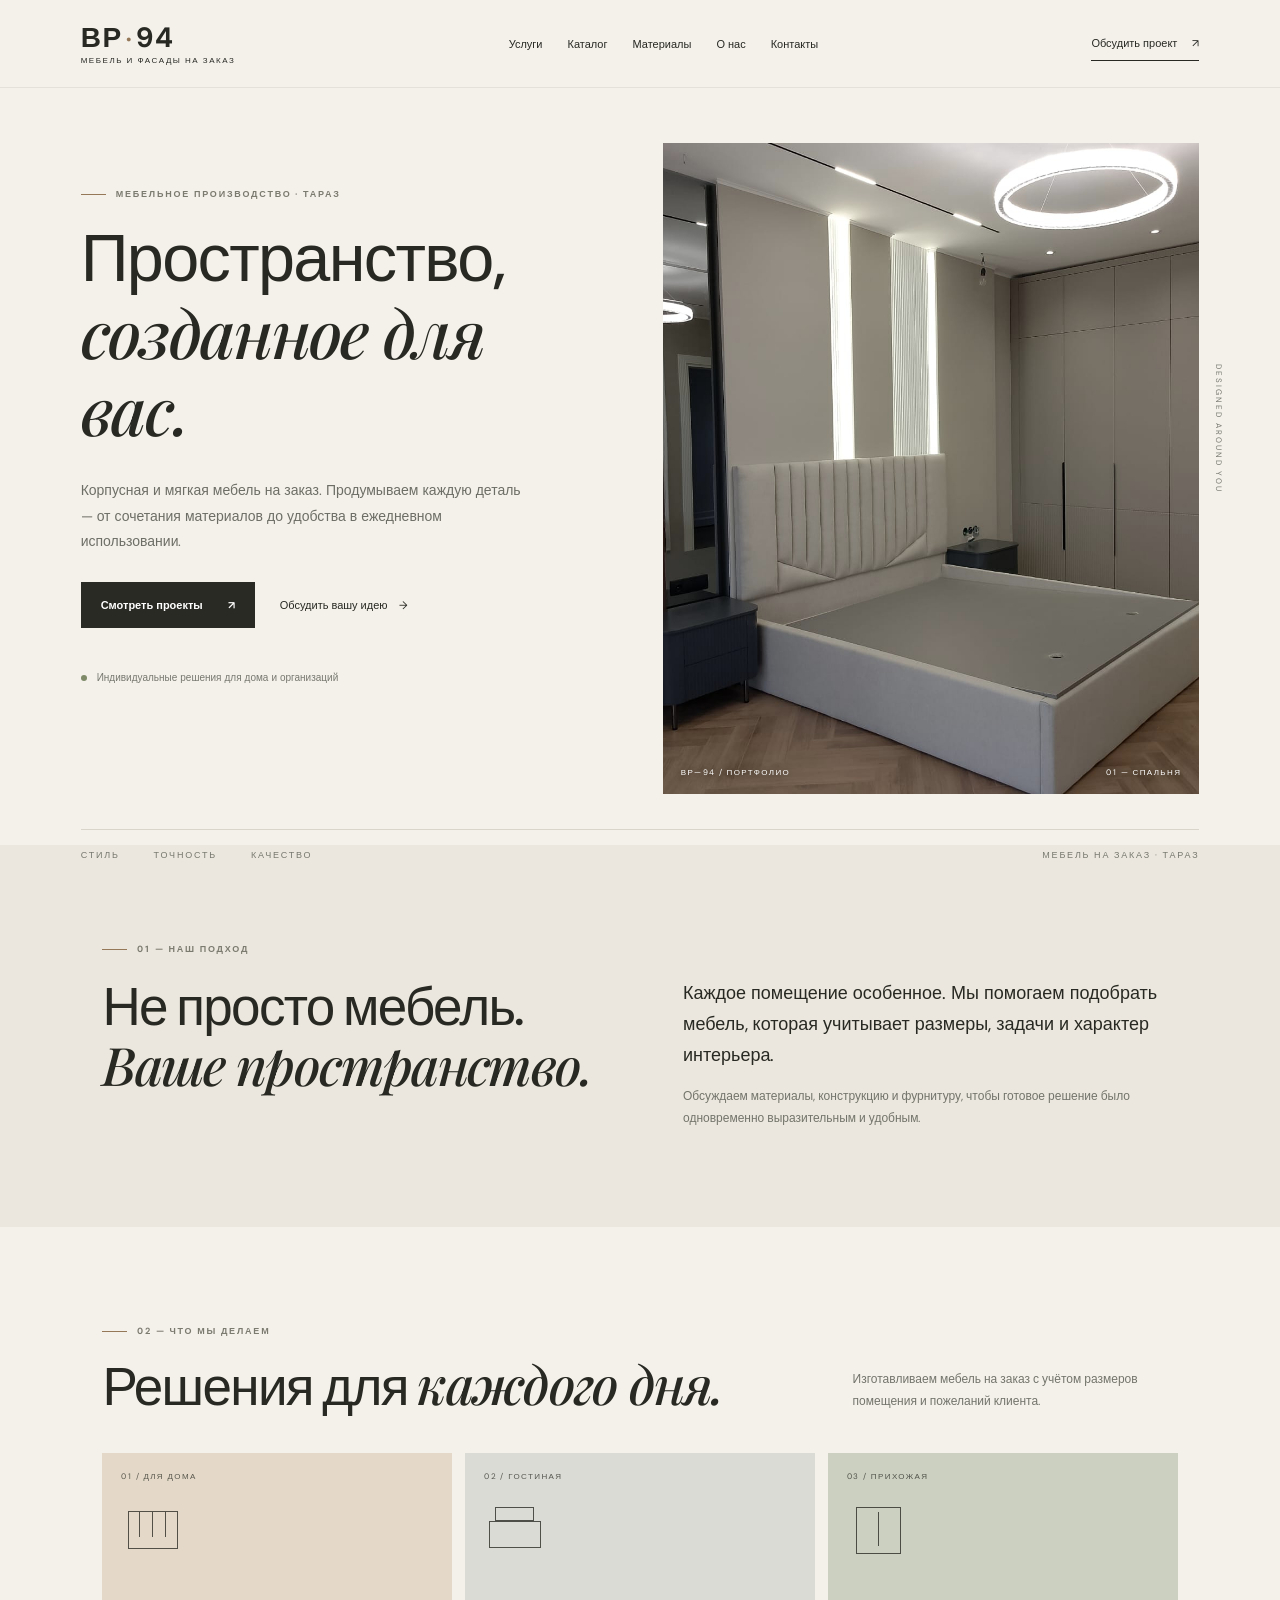
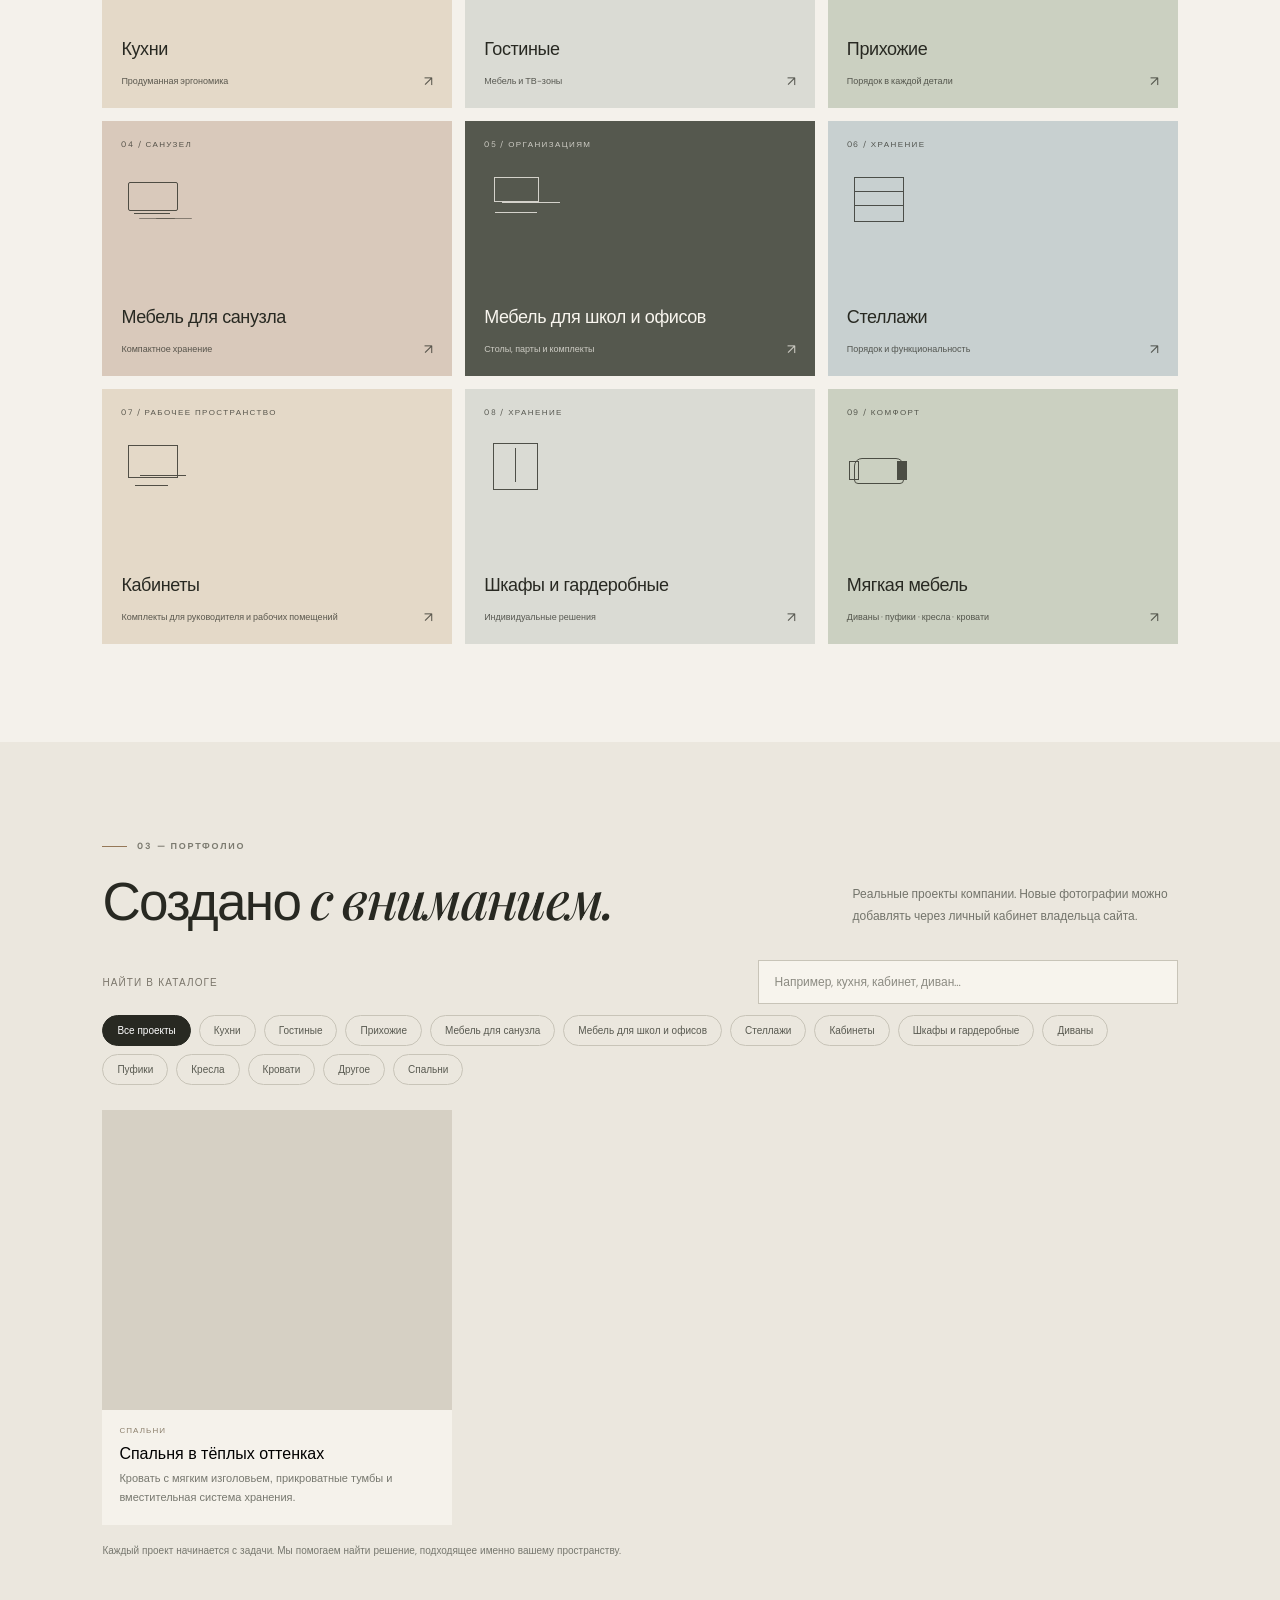
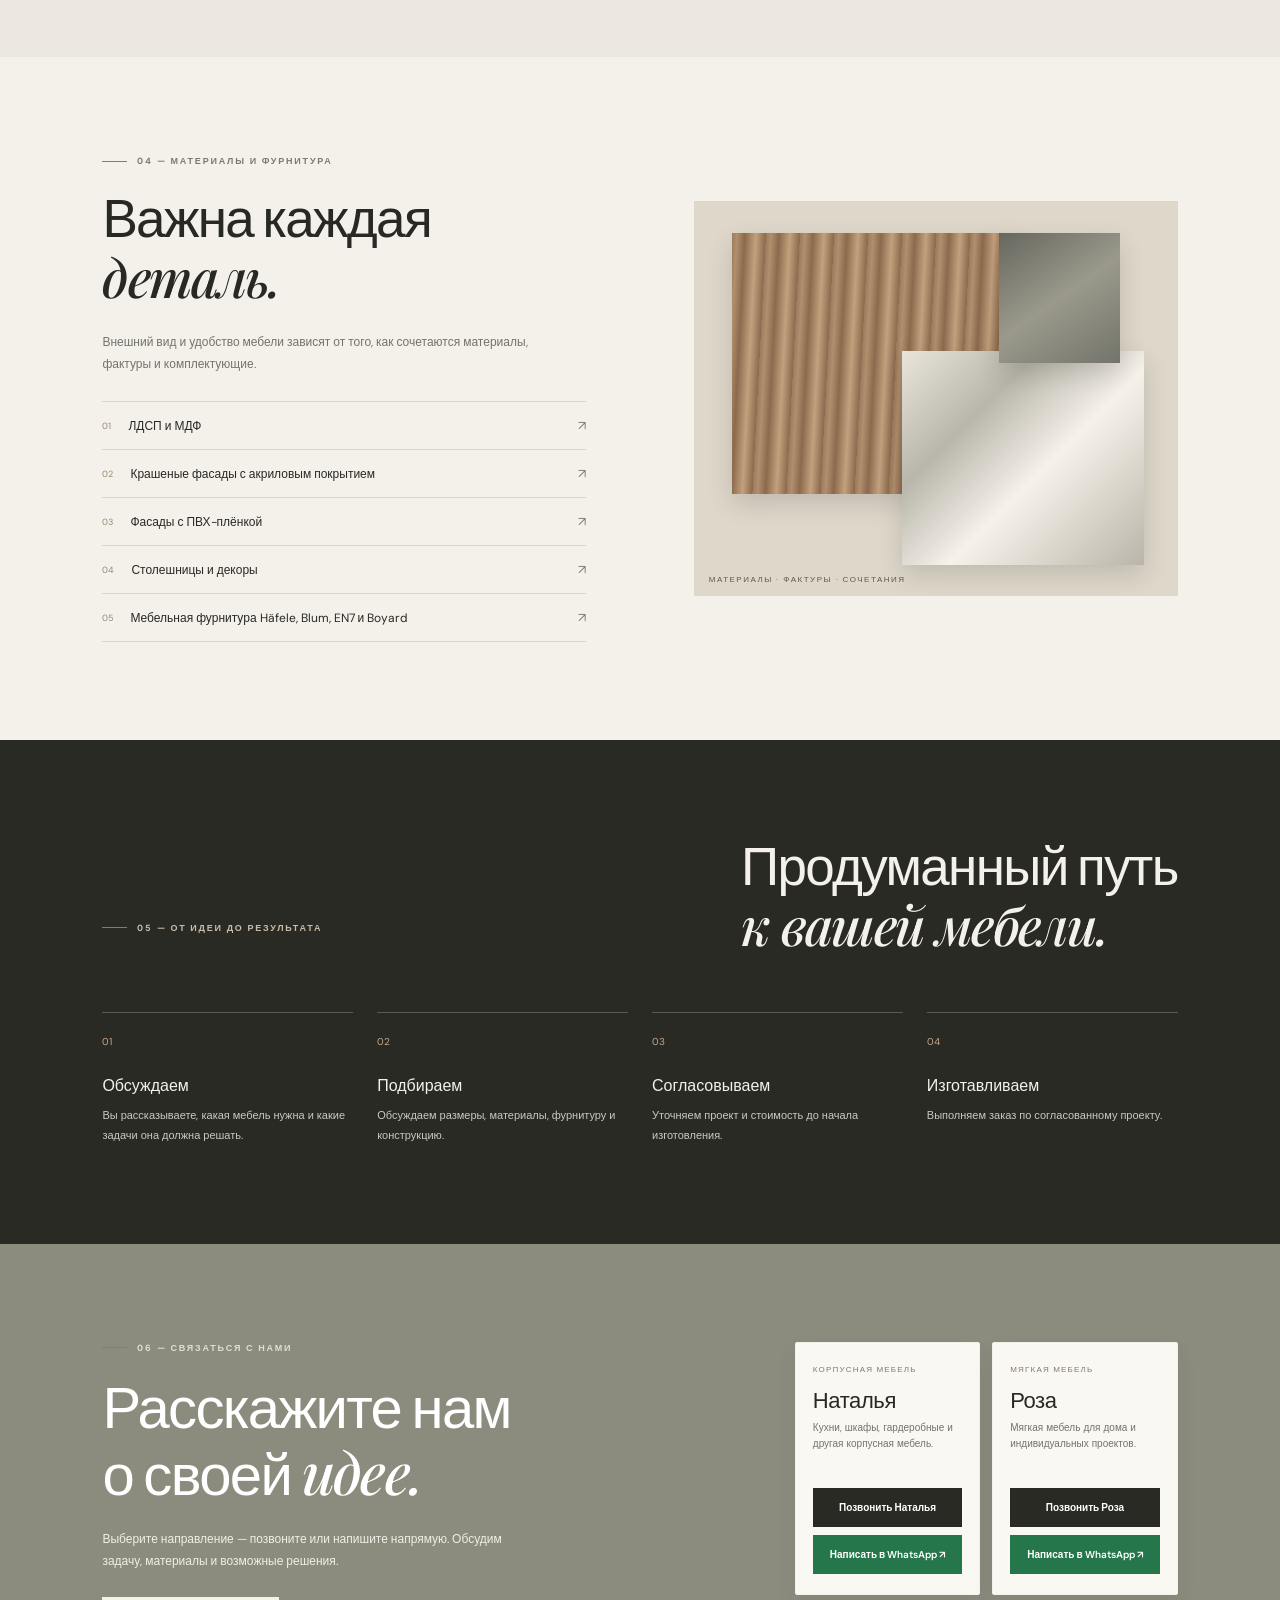
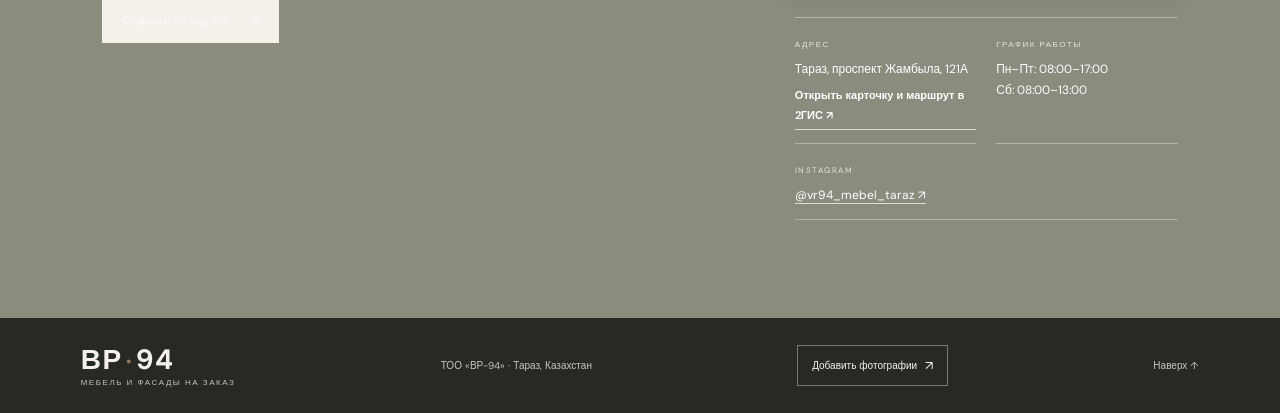
==== site/index.html @ e36b1af9 "Add files via upload" ====
<!doctype html>
<html lang="ru">
<head>
<meta charset="utf-8"><meta name="viewport" content="width=device-width, initial-scale=1">
<meta name="theme-color" content="#f4f1eb">
<meta name="description" content="ТОО ВР-94 — корпусная и мягкая мебель на заказ в Таразе. Фасады с акриловым покрытием и ПВХ-плёнкой, фурнитура Häfele, Blum, EN7 и Boyard.">
<title>ВР-94 — мебель и фасады на заказ в Таразе</title>
<link rel="preconnect" href="https://fonts.googleapis.com"><link rel="preconnect" href="https://fonts.gstatic.com" crossorigin>
<link href="https://fonts.googleapis.com/css2?family=DM+Sans:wght@400;500;600;700&family=Playfair+Display:ital,wght@0,500;0,600;1,500;1,600&display=swap" rel="stylesheet">
<link rel="stylesheet" href="styles.css"><script src="script.js" defer></script>
</head>
<body>
<header class="site-header">
 <a class="brand" href="#home" aria-label="ВР-94 — на главную"><span class="brand-symbol">ВР<span>·</span>94</span><span class="brand-caption">МЕБЕЛЬ И ФАСАДЫ НА ЗАКАЗ</span></a>
 <button class="menu-toggle" type="button" aria-label="Открыть меню" aria-expanded="false">☰</button>
 <nav class="main-nav" aria-label="Основная навигация"><a href="#services">Услуги</a><a href="#portfolio">Каталог</a><a href="#materials">Материалы</a><a href="#about">О нас</a><a href="#contacts">Контакты</a></nav>
 <a class="header-link" href="#contacts">Обсудить проект <span>↗</span></a>
</header>
<main>
<section class="hero" id="home">
 <div class="hero-copy"><p class="eyebrow"><i></i> МЕБЕЛЬНОЕ ПРОИЗВОДСТВО · ТАРАЗ</p><h1>Пространство,<br><em>созданное для вас.</em></h1>
 <p class="hero-intro">Корпусная и мягкая мебель на заказ. Продумываем каждую деталь — от сочетания материалов до удобства в ежедневном использовании.</p>
 <div class="hero-actions"><a class="btn btn-dark" href="#portfolio">Смотреть проекты <span>↗</span></a><a class="text-action" href="#contacts">Обсудить вашу идею <span>→</span></a></div>
 <div class="hero-footnote"><i></i> Индивидуальные решения для дома и организаций</div></div>
 <div class="hero-image-wrap"><img class="hero-image" src="media/portfolio/bedroom-installation-01.jpg" alt="Спальня с мебелью в тёплых оттенках"><div class="image-frame-label"><span>ВР—94 / ПОРТФОЛИО</span><span>01 — СПАЛЬНЯ</span></div><div class="image-side-note">DESIGNED AROUND YOU</div></div>
 <div class="hero-ribbon"><span>СТИЛЬ</span><span>ТОЧНОСТЬ</span><span>КАЧЕСТВО</span><span class="ribbon-right">МЕБЕЛЬ НА ЗАКАЗ · ТАРАЗ</span></div>
</section>
<section class="intro section-pad"><p class="eyebrow"><i></i> 01 — НАШ ПОДХОД</p><div class="intro-layout"><h2>Не просто мебель.<br><em>Ваше пространство.</em></h2><div><p class="large-copy">Каждое помещение особенное. Мы помогаем подобрать мебель, которая учитывает размеры, задачи и характер интерьера.</p><p class="muted">Обсуждаем материалы, конструкцию и фурнитуру, чтобы готовое решение было одновременно выразительным и удобным.</p></div></div></section>
<section class="services section-pad" id="services"><div class="section-heading"><div><p class="eyebrow"><i></i> 02 — ЧТО МЫ ДЕЛАЕМ</p><h2>Решения для <em>каждого дня.</em></h2></div><p class="muted section-note">Изготавливаем мебель на заказ с учётом размеров помещения и пожеланий клиента.</p></div>
<div class="service-grid">
<a class="service-card tone-sand" href="#portfolio" data-categories="Кухни"><span class="service-index">01 / ДЛЯ ДОМА</span><span class="service-icon icon-kitchen"></span><span class="service-title">Кухни</span><span class="service-bottom">Продуманная эргономика <b>↗</b></span></a>
<a class="service-card tone-gray" href="#portfolio" data-categories="Гостиные"><span class="service-index">02 / ГОСТИНАЯ</span><span class="service-icon icon-living"></span><span class="service-title">Гостиные</span><span class="service-bottom">Мебель и ТВ-зоны <b>↗</b></span></a>
<a class="service-card tone-olive" href="#portfolio" data-categories="Прихожие"><span class="service-index">03 / ПРИХОЖАЯ</span><span class="service-icon icon-wardrobe"></span><span class="service-title">Прихожие</span><span class="service-bottom">Порядок в каждой детали <b>↗</b></span></a>
<a class="service-card tone-clay" href="#portfolio" data-categories="Мебель для санузла"><span class="service-index">04 / САНУЗЕЛ</span><span class="service-icon icon-bath"></span><span class="service-title">Мебель для санузла</span><span class="service-bottom">Компактное хранение <b>↗</b></span></a>
<a class="service-card tone-dark" href="#portfolio" data-categories="Мебель для школ и офисов"><span class="service-index">05 / ОРГАНИЗАЦИЯМ</span><span class="service-icon icon-school"></span><span class="service-title">Мебель для школ и офисов</span><span class="service-bottom">Столы, парты и комплекты <b>↗</b></span></a>
<a class="service-card tone-blue" href="#portfolio" data-categories="Стеллажи"><span class="service-index">06 / ХРАНЕНИЕ</span><span class="service-icon icon-shelf"></span><span class="service-title">Стеллажи</span><span class="service-bottom">Порядок и функциональность <b>↗</b></span></a>
<a class="service-card tone-sand" href="#portfolio" data-categories="Кабинеты"><span class="service-index">07 / РАБОЧЕЕ ПРОСТРАНСТВО</span><span class="service-icon icon-office"></span><span class="service-title">Кабинеты</span><span class="service-bottom">Комплекты для руководителя и рабочих помещений <b>↗</b></span></a>
<a class="service-card tone-gray" href="#portfolio" data-categories="Шкафы и гардеробные"><span class="service-index">08 / ХРАНЕНИЕ</span><span class="service-icon icon-wardrobe"></span><span class="service-title">Шкафы и гардеробные</span><span class="service-bottom">Индивидуальные решения <b>↗</b></span></a>
<a class="service-card tone-olive" href="#portfolio" data-categories="Диваны|Пуфики|Кресла|Кровати"><span class="service-index">09 / КОМФОРТ</span><span class="service-icon icon-sofa"></span><span class="service-title">Мягкая мебель</span><span class="service-bottom">Диваны · пуфики · кресла · кровати <b>↗</b></span></a>
</div></section>
<section class="portfolio section-pad" id="portfolio"><div class="section-heading"><div><p class="eyebrow"><i></i> 03 — ПОРТФОЛИО</p><h2>Создано <em>с вниманием.</em></h2></div><p class="muted section-note">Реальные проекты компании. Новые фотографии можно добавлять через личный кабинет владельца сайта.</p></div>
<div class="catalog-tools"><label class="catalog-search-label" for="portfolio-search">Найти в каталоге</label><input id="portfolio-search" class="catalog-search" type="search" placeholder="Например, кухня, кабинет, диван…" autocomplete="off" aria-label="Поиск по названию, рубрике и описанию проекта"></div><div class="filter-row" id="portfolio-filters" aria-label="Фильтры каталога"><button class="filter-chip active" type="button" data-filter="all">Все проекты</button></div><div class="portfolio-grid" id="portfolio-grid" aria-live="polite"><div class="portfolio-loading">Загружаем проекты…</div></div>
<p class="portfolio-caption">Каждый проект начинается с задачи. Мы помогаем найти решение, подходящее именно вашему пространству.</p></section>
<section class="materials section-pad" id="materials"><div class="materials-copy"><p class="eyebrow"><i></i> 04 — МАТЕРИАЛЫ И ФУРНИТУРА</p><h2>Важна каждая <em>деталь.</em></h2><p class="muted materials-description">Внешний вид и удобство мебели зависят от того, как сочетаются материалы, фактуры и комплектующие.</p>
<div class="material-list"><div><span>01</span><p>ЛДСП и МДФ</p><b>↗</b></div><div><span>02</span><p>Крашеные фасады с акриловым покрытием</p><b>↗</b></div><div><span>03</span><p>Фасады с ПВХ-плёнкой</p><b>↗</b></div><div><span>04</span><p>Столешницы и декоры</p><b>↗</b></div><div><span>05</span><p>Мебельная фурнитура Häfele, Blum, EN7 и Boyard</p><b>↗</b></div></div></div>
<div class="material-art" aria-label="Декоративная композиция из мебельных фактур"><div class="swatch swatch-wood"></div><div class="swatch swatch-stone"></div><div class="swatch swatch-matte"></div><div class="swatch-note">МАТЕРИАЛЫ · ФАКТУРЫ · СОЧЕТАНИЯ</div></div></section>
<section class="about section-pad" id="about"><div class="about-top"><p class="eyebrow"><i></i> 05 — ОТ ИДЕИ ДО РЕЗУЛЬТАТА</p><h2>Продуманный путь<br><em>к вашей мебели.</em></h2></div><div class="process-grid">
<article><span>01</span><h3>Обсуждаем</h3><p>Вы рассказываете, какая мебель нужна и какие задачи она должна решать.</p></article><article><span>02</span><h3>Подбираем</h3><p>Обсуждаем размеры, материалы, фурнитуру и конструкцию.</p></article><article><span>03</span><h3>Согласовываем</h3><p>Уточняем проект и стоимость до начала изготовления.</p></article><article><span>04</span><h3>Изготавливаем</h3><p>Выполняем заказ по согласованному проекту.</p></article></div></section>
<section class="contact section-pad" id="contacts">
  <div class="contact-main">
    <p class="eyebrow"><i></i> 06 — СВЯЗАТЬСЯ С НАМИ</p>
    <h2>Расскажите нам<br>о своей <em>идее.</em></h2>
    <p class="muted contact-intro">Выберите направление — позвоните или напишите напрямую. Обсудим задачу, материалы и возможные решения.</p>
    <a class="btn btn-light" id="instagram-cta" href="https://www.instagram.com/vr94_mebel_taraz/" target="_blank" rel="noopener noreferrer">Открыть Instagram <span>↗</span></a>
  </div>
  <div class="contact-panel">
    <div class="contact-people">
      <article class="contact-card">
        <span class="contact-card-label">КОРПУСНАЯ МЕБЕЛЬ</span>
        <h3 id="corporate-name">Наталья</h3>
        <p>Кухни, шкафы, гардеробные и другая корпусная мебель.</p>
        <a class="contact-button contact-call" id="corporate-call" href="tel:+77471925102">Позвонить Наталье</a>
        <a class="contact-button contact-whatsapp" id="corporate-whatsapp" href="https://wa.me/77471925102" target="_blank" rel="noopener noreferrer">Написать в WhatsApp ↗</a>
      </article>
      <article class="contact-card">
        <span class="contact-card-label">МЯГКАЯ МЕБЕЛЬ</span>
        <h3 id="soft-name">Роза</h3>
        <p>Мягкая мебель для дома и индивидуальных проектов.</p>
        <a class="contact-button contact-call" id="soft-call" href="tel:+77079454138">Позвонить Розе</a>
        <a class="contact-button contact-whatsapp" id="soft-whatsapp" href="https://wa.me/77079454138" target="_blank" rel="noopener noreferrer">Написать в WhatsApp ↗</a>
      </article>
    </div>
    <div class="contact-details contact-info">
      <div><span>АДРЕС</span><p><span id="contact-address">Тараз, проспект Жамбыла, 121А</span></p><p class="map-link-row"><a id="contact-map" href="https://2gis.kz/taraz/geo/70000001062930608" target="_blank" rel="noopener noreferrer">Открыть карточку и маршрут в 2ГИС ↗</a></p></div>
      <div><span>ГРАФИК РАБОТЫ</span><p><span id="weekday-hours">Пн–Пт: 08:00–17:00</span><br><span id="saturday-hours">Сб: 08:00–13:00</span></p></div>
      <div><span>INSTAGRAM</span><p><a id="instagram-link" href="https://www.instagram.com/vr94_mebel_taraz/" target="_blank" rel="noopener noreferrer">@vr94_mebel_taraz ↗</a></p></div>
    </div>
  </div>
</section>
</main>
<footer class="site-footer"><a class="brand footer-brand" href="#home"><span class="brand-symbol">ВР<span>·</span>94</span><span class="brand-caption">МЕБЕЛЬ И ФАСАДЫ НА ЗАКАЗ</span></a><p>ТОО «ВР-94» · Тараз, Казахстан</p><a class="editor-link" href="https://app.pagescms.org/" target="_blank" rel="noopener noreferrer" aria-label="Открыть защищённый редактор каталога; нужен доступ владельца или редактора" title="Загрузка фото доступна после подключения Pages CMS к репозиторию и выдачи доступа">Добавить фотографии <span>↗</span></a><a href="#home" class="back-top">Наверх ↑</a></footer>
<dialog class="lightbox" id="lightbox" aria-label="Увеличенная фотография проекта"><button class="lightbox-close" type="button" aria-label="Закрыть">×</button><img src="" alt=""><div class="lightbox-caption"></div></dialog>
</body></html>
---- site/styles.css ----
:root{--paper:#f4f1eb;--paper-light:#faf8f3;--ink:#282922;--muted:#73746b;--line:#d9d5ca;--accent:#957858;--dark:#292a24;--serif:"Playfair Display",Georgia,serif;--sans:"DM Sans",Arial,sans-serif}*{box-sizing:border-box}html{scroll-behavior:smooth;scroll-padding-top:95px}body{margin:0;background:var(--paper);color:var(--ink);font-family:var(--sans)}a{color:inherit}.site-header{height:88px;padding:0 6.3%;display:flex;align-items:center;justify-content:space-between;gap:28px;background:#f4f1ebf2;border-bottom:1px solid #28292214;position:sticky;top:0;z-index:20;backdrop-filter:blur(14px)}.brand{display:flex;flex-direction:column;gap:3px;text-decoration:none;min-width:max-content}.brand-symbol{font-size:28px;font-weight:700;letter-spacing:1.6px;line-height:1}.brand-symbol span{font-family:var(--serif);font-weight:500;color:var(--accent);padding:0 2px}.brand-caption{font-size:8px;letter-spacing:1.55px}.main-nav{display:flex;align-items:center;gap:25px}.main-nav a,.header-link{font-size:11px;text-decoration:none;white-space:nowrap;transition:opacity .2s}.main-nav a:hover,.header-link:hover,.text-action:hover{opacity:.58}.header-link{padding:10px 0;border-bottom:1px solid var(--ink)}.header-link span{margin-left:12px}.menu-toggle{display:none;background:transparent;border:0;font-size:25px;color:var(--ink);cursor:pointer}.hero{min-height:640px;padding:55px 6.3% 0;display:grid;grid-template-columns:1fr 1.02fr;gap:5%;position:relative}.hero-copy{padding:45px 0 110px;align-self:center}.eyebrow{display:flex;align-items:center;gap:10px;font-size:9px;font-weight:700;letter-spacing:1.8px;color:#7c7b70;margin:0 0 23px}.eyebrow i{display:inline-block;width:25px;height:1px;background:var(--accent)}h1,h2{font-weight:500;letter-spacing:-1.65px;line-height:1.09;margin:0}h1{font-size:clamp(41px,5.2vw,72px)}h1 em,h2 em{font-family:var(--serif);font-weight:500}.hero-intro{max-width:455px;font-size:14px;line-height:1.85;color:#6d6e65;margin:27px 0}.hero-actions{display:flex;align-items:center;gap:25px;flex-wrap:wrap}.btn{display:inline-flex;align-items:center;justify-content:space-between;gap:25px;padding:16px 20px;font-size:11px;font-weight:600;text-decoration:none;transition:transform .2s,background .2s}.btn:hover{transform:translateY(-2px)}.btn-dark{color:white;background:var(--dark)}.btn-dark:hover{background:#4b4c43}.btn-light{color:var(--paper-light);background:var(--paper);margin-top:8px}.text-action{font-size:11px;text-decoration:none}.text-action span{margin-left:8px}.hero-footnote{margin-top:43px;display:flex;align-items:center;gap:10px;color:#77786f;font-size:10px}.hero-footnote i{width:6px;height:6px;border-radius:50%;background:#7e8a68}.hero-image-wrap{position:relative;align-self:stretch;min-height:430px}.hero-image{display:block;width:100%;height:100%;min-height:430px;object-fit:cover;object-position:center 55%;filter:saturate(.86);background:#dfd8cb}.image-frame-label{position:absolute;left:18px;right:18px;bottom:17px;display:flex;justify-content:space-between;gap:15px;color:white;font-size:8px;letter-spacing:1.4px;text-shadow:0 1px 7px #0008}.image-side-note{position:absolute;right:-25px;top:34%;writing-mode:vertical-rl;font-size:8px;letter-spacing:2px;color:#77786f}.hero-ribbon{grid-column:1/-1;display:flex;align-items:center;gap:34px;border-top:1px solid var(--line);padding:19px 0;font-size:9px;letter-spacing:1.8px;color:#77786f}.ribbon-right{margin-left:auto}.section-pad{padding:98px 8%}.intro{background:#ebe7de}.intro-layout{display:grid;grid-template-columns:1fr 1fr;gap:8%;align-items:start}h2{font-size:clamp(34px,4.15vw,53px)}.large-copy{font-size:18px;line-height:1.7;margin:0 0 15px}.muted{color:var(--muted);font-size:12px;line-height:1.85}.intro-layout .muted{margin:0}.section-heading{display:flex;justify-content:space-between;align-items:end;gap:28px;margin-bottom:37px}.section-heading .eyebrow{margin-bottom:18px}.section-note{max-width:325px;margin:0 0 4px}.service-grid{display:grid;grid-template-columns:repeat(3,minmax(0,1fr));gap:13px}.service-card{min-height:255px;position:relative;display:flex;flex-direction:column;align-items:flex-start;padding:18px 19px;text-decoration:none;overflow:hidden;transition:transform .25s,box-shadow .25s}.service-card:hover{transform:translateY(-4px);box-shadow:0 15px 30px #25251e12}.tone-sand{background:#e4d9c8}.tone-gray{background:#dadbd4}.tone-olive{background:#cbd0c1}.tone-clay{background:#d9c9bb}.tone-dark{background:#55584e;color:#f8f5ee}.tone-blue{background:#c8d0d0}.service-index{font-size:8px;letter-spacing:1.4px;opacity:.74}.service-icon{display:block;width:64px;height:52px;margin:25px 0 17px;position:relative;opacity:.78}.service-icon:before,.service-icon:after{content:"";position:absolute;border:1px solid currentColor}.icon-kitchen:before{width:48px;height:36px;left:7px;top:5px}.icon-kitchen:after{height:25px;width:1px;border:0;background:currentColor;left:31px;top:6px;box-shadow:-13px 0 0 currentColor,13px 0 0 currentColor}.icon-wardrobe:before{width:43px;height:45px;left:9px;top:1px}.icon-wardrobe:after{height:34px;width:1px;border:0;background:currentColor;left:31px;top:6px}.icon-living:before{width:50px;height:25px;left:5px;top:15px}.icon-living:after{width:37px;height:12px;left:11px;top:1px}.icon-bedroom:before{width:50px;height:22px;left:5px;top:16px;border-radius:3px 3px 0 0}.icon-bedroom:after{width:12px;height:10px;left:12px;top:7px;box-shadow:15px 0 0 -1px var(--paper)}.icon-sofa:before{width:48px;height:24px;left:7px;top:16px;border-radius:8px 8px 4px 4px}.icon-sofa:after{width:8px;height:17px;left:2px;top:19px;box-shadow:48px 0 0 currentColor}.icon-school:before{width:43px;height:23px;left:10px;top:3px}.icon-school:after{width:42px;height:1px;border:0;background:currentColor;left:11px;top:38px;box-shadow:7px -10px 0 currentColor,23px -10px 0 currentColor}.icon-bath:before{width:48px;height:27px;left:7px;top:8px;border-radius:2px}.icon-bath:after{width:36px;height:1px;border:0;background:currentColor;left:13px;top:39px;box-shadow:5px 5px 0 -0.2px currentColor,22px 5px 0 -0.2px currentColor}.icon-shelf:before{width:48px;height:43px;left:7px;top:3px}.icon-shelf:after{width:48px;height:1px;border:0;background:currentColor;left:8px;top:17px;box-shadow:0 14px 0 currentColor}.icon-office:before{width:48px;height:31px;left:7px;top:3px}.icon-office:after{width:33px;height:1px;border:0;background:currentColor;left:14px;top:43px;box-shadow:5px -10px 0 currentColor,18px -10px 0 currentColor}.service-title{font-size:18px;letter-spacing:-.4px;margin-top:auto}.service-bottom{display:flex;justify-content:space-between;align-items:center;width:100%;gap:10px;margin-top:11px;font-size:9px;opacity:.73}.service-bottom b{font-size:14px;font-weight:400}.portfolio{background:#ebe7de}.filter-row{display:flex;gap:8px;flex-wrap:wrap;margin:-9px 0 25px}.filter-chip{border:1px solid #c8c4b8;background:transparent;padding:9px 14px;border-radius:30px;font-size:10px;color:#595a51;cursor:pointer;transition:background .2s,color .2s}.filter-chip:hover,.filter-chip.active{background:var(--ink);color:white;border-color:var(--ink)}.portfolio-grid{display:grid;grid-template-columns:repeat(3,minmax(0,1fr));gap:13px;align-items:stretch}.project-card{padding:0;border:0;background:#f5f2eb;text-align:left;cursor:zoom-in;position:relative;overflow:hidden;min-width:0}.project-image-wrap{display:block;height:300px;overflow:hidden;background:#d6d0c4}.project-card img{width:100%;height:100%;object-fit:cover;display:block;transition:transform .45s;filter:saturate(.88)}.project-card:hover img{transform:scale(1.035)}.project-card-copy{display:block;padding:16px 17px 19px}.project-meta{display:flex;justify-content:space-between;gap:10px;color:#8d816e;font-size:8px;letter-spacing:1.1px;text-transform:uppercase}.project-title{display:block;font-size:16px;font-weight:500;margin:10px 0 6px}.project-description{display:block;font-size:11px;line-height:1.7;color:#77786f;margin:0}.portfolio-loading,.portfolio-empty{grid-column:1/-1;padding:60px 22px;text-align:center;border:1px dashed #c5c0b3;color:#78776c;font-size:12px;line-height:1.8}.portfolio-empty strong{display:block;color:var(--ink);font-size:17px;font-weight:500;margin-bottom:6px}.portfolio-caption{font-size:10px;line-height:1.7;color:#77786f;margin:17px 0 0}.materials{display:grid;grid-template-columns:1fr 1fr;gap:10%;align-items:center}.materials-description{max-width:430px;margin:22px 0}.material-list{border-top:1px solid var(--line);margin-top:26px}.material-list>div{display:flex;align-items:center;gap:17px;border-bottom:1px solid var(--line);padding:15px 0}.material-list span{color:#9d866c;font-size:9px}.material-list p{margin:0;font-size:12px;flex:1}.material-list b{font-size:13px;font-weight:400;color:#8a7a67}.material-art{min-height:395px;position:relative;overflow:hidden;background:#ded7ca}.swatch{position:absolute;box-shadow:0 10px 25px #0002}.swatch-wood{left:8%;top:8%;width:58%;height:66%;background:repeating-linear-gradient(93deg,#9b795b 0,#b18f6d 5px,#8b6a4d 13px,#c3a17e 24px,#8b6a4d 34px)}.swatch-stone{right:7%;bottom:8%;width:50%;height:54%;background:linear-gradient(135deg,#e9e5dc,#b9b6ac 30%,#f6f2ea 57%,#b9b5aa)}.swatch-matte{right:12%;top:8%;width:25%;height:33%;background:linear-gradient(145deg,#66675e,#9a998c,#73746a)}.swatch-note{position:absolute;left:15px;bottom:12px;font-size:8px;letter-spacing:1.5px;color:#5e5b52}.about{background:#292a24;color:#f4f1eb}.about .eyebrow{color:#c9bda9}.about-top{display:flex;align-items:end;justify-content:space-between;gap:25px}.process-grid{display:grid;grid-template-columns:repeat(4,1fr);gap:24px;margin-top:55px}.process-grid article{border-top:1px solid #595a51;padding-top:16px}.process-grid article>span{font-size:10px;color:#c6a88b}.process-grid h3{font-size:16px;font-weight:500;margin:25px 0 9px}.process-grid p{font-size:11px;line-height:1.85;color:#cac9c0;margin:0}.contact{display:grid;grid-template-columns:1.2fr .8fr;gap:11%;background:#8b8c7e;color:#fff}.contact .eyebrow{color:#e1ddd3}.contact-main h2{font-size:clamp(36px,4.7vw,58px)}.contact-intro{color:#f0eee6;max-width:405px;margin:21px 0 17px}.contact-details{align-self:center;border-top:1px solid #b4b4aa}.contact-details>div{padding:17px 0;border-bottom:1px solid #b4b4aa}.contact-details>div>span{font-size:8px;letter-spacing:1.5px;color:#e7e5dd}.contact-details p{font-size:12px;line-height:1.8;margin:7px 0 0}.contact-details a{text-decoration:none;border-bottom:1px solid #e1ddd3}.contact-small{font-size:10px;line-height:1.7;color:#e6e3d9;margin-top:17px}.site-footer{padding:26px 6.3%;display:flex;align-items:center;justify-content:space-between;gap:20px;background:var(--ink);color:var(--paper)}.footer-brand .brand-caption{color:#c3c3b9}.site-footer>p,.back-top{font-size:10px;color:#c5c6bd;text-decoration:none;margin:0}.lightbox{width:min(94vw,1200px);max-width:none;max-height:92vh;border:0;padding:0;background:#171813;color:#fff;box-shadow:0 20px 70px #0008}.lightbox::backdrop{background:#151611d9;backdrop-filter:blur(4px)}.lightbox img{display:block;max-width:100%;max-height:80vh;margin:auto;object-fit:contain}.lightbox-caption{padding:14px 18px;font-size:12px}.lightbox-close{position:absolute;right:8px;top:8px;width:38px;height:38px;border:0;border-radius:50%;background:#151611bb;color:#fff;font-size:28px;cursor:pointer;z-index:1}
@media(max-width:1050px){.site-header{padding:0 4%}.main-nav{gap:14px}.main-nav a{font-size:10px}.hero{padding-left:5%;padding-right:5%;gap:4%}.section-pad{padding:80px 6%}.service-card{min-height:235px}.project-image-wrap{height:260px}}
@media(max-width:760px){.site-header{height:73px;padding:0 5%;gap:12px}.brand-symbol{font-size:24px}.brand-caption{font-size:7px;letter-spacing:1.1px}.menu-toggle{display:block;margin-left:auto}.header-link{display:none}.main-nav{display:none;position:absolute;top:72px;left:0;right:0;padding:18px 6%;background:var(--paper-light);border-bottom:1px solid var(--line);flex-direction:column;align-items:flex-start;gap:15px}.main-nav.open{display:flex}.main-nav a{font-size:13px;padding:2px 0}.hero{padding-top:24px;display:flex;flex-direction:column;gap:18px}.hero-copy{padding:22px 0 10px}.hero h1{font-size:clamp(40px,10vw,58px)}.hero-image-wrap,.hero-image{min-height:310px}.hero-image{height:350px}.image-side-note{right:-18px}.hero-footnote{margin-top:29px}.hero-ribbon{gap:14px;font-size:8px;flex-wrap:wrap}.ribbon-right{width:100%;margin:2px 0 0}.section-pad{padding:63px 6%}.intro-layout,.materials,.contact{grid-template-columns:1fr;gap:32px}.intro-layout{gap:22px}.large-copy{font-size:16px}.section-heading{display:block}.section-note{margin-top:15px}.service-grid{grid-template-columns:repeat(2,minmax(0,1fr));gap:9px}.service-card{min-height:210px;padding:14px}.service-icon{margin:20px 0 12px;transform:scale(.87);transform-origin:left center}.service-title{font-size:15px}.service-bottom{font-size:8px}.portfolio-grid{grid-template-columns:1fr}.project-image-wrap{height:min(70vw,390px)}.filter-row{margin-top:8px}.material-art{min-height:310px}.about-top{display:block}.process-grid{grid-template-columns:repeat(2,1fr);gap:28px 18px;margin-top:37px}.process-grid h3{margin-top:19px}.site-footer{padding:24px 6%;flex-wrap:wrap}.site-footer>p{order:3;width:100%;margin-top:6px}.contact-details{margin-top:8px}}
@media(max-width:390px){.service-grid{grid-template-columns:1fr}.service-card{min-height:175px}.service-icon{margin:12px 0 7px}.service-title{margin-top:5px}.process-grid{gap:25px 14px}}
@media(prefers-reduced-motion:reduce){html{scroll-behavior:auto}*,*:before,*:after{transition:none!important}}


/* Объединённый блок контактов: кнопки телефона и WhatsApp */
.contact-panel{display:flex;flex-direction:column;gap:22px;min-width:0}
.contact-people{display:grid;grid-template-columns:repeat(2,minmax(0,1fr));gap:12px}
.contact-card{display:flex;flex-direction:column;align-items:stretch;min-width:0;padding:20px 17px;background:var(--paper-light);color:var(--ink);border:1px solid #f4f1eb;border-radius:2px;box-shadow:0 10px 22px #292a2410}
.contact-card-label{font-size:8px;letter-spacing:1.2px;color:#8b775f;line-height:1.5}
.contact-card h3{font-size:22px;letter-spacing:-.4px;font-weight:500;margin:11px 0 5px}
.contact-card p{font-size:10px;line-height:1.65;color:var(--muted);min-height:50px;margin:0 0 10px}
.contact-button{display:flex;align-items:center;justify-content:center;text-align:center;text-decoration:none;font-size:10px;font-weight:600;padding:12px 10px;margin-top:8px;min-height:39px;transition:background .2s,transform .2s;overflow-wrap:anywhere}
.contact-button:hover{transform:translateY(-1px)}
.contact-call{background:var(--dark);color:white}
.contact-call:hover{background:#4b4c43}
.contact-whatsapp{background:#26764b;color:white}
.contact-whatsapp:hover{background:#1d5f3b}
.contact-info{display:grid;grid-template-columns:1fr 1fr;gap:0 20px;border-top:1px solid #b4b4aa}
.contact-info>div{padding:13px 0;border-bottom:1px solid #b4b4aa}
.contact-info>div:last-child{grid-column:1/-1}
.contact-info p{overflow-wrap:anywhere}
.portfolio-empty a{display:inline-block;margin-top:16px;color:var(--ink);text-decoration:none;border-bottom:1px solid var(--accent);padding-bottom:3px;font-weight:600}
.portfolio-empty a:hover{opacity:.65}
@media(max-width:900px){.contact{grid-template-columns:1fr;gap:32px}.contact-panel{gap:20px}.contact-info{grid-template-columns:1fr 1fr}}
@media(max-width:600px){.contact-people{grid-template-columns:1fr}.contact-card p{min-height:0}.contact-info{grid-template-columns:1fr}.contact-info>div:last-child{grid-column:auto}}


/* Ссылка на редактор каталога для сотрудников. Публикации защищены авторизацией CMS. */
.editor-link{display:inline-flex;align-items:center;gap:8px;padding:11px 14px;border:1px solid #77786f;color:var(--paper);text-decoration:none;font-size:10px;white-space:nowrap;transition:background .2s,border-color .2s}
.editor-link:hover{background:#3d3e36;border-color:#a39b8d}
.editor-link span{font-size:13px}
@media(max-width:760px){.editor-link{order:4;width:100%;justify-content:center}.back-top{margin-left:auto}}


/* Каталог: поиск и удобная связь рубрик с фильтрами */
.catalog-tools{display:flex;align-items:center;justify-content:space-between;gap:14px;margin:-8px 0 20px;flex-wrap:wrap}
.catalog-search-label{font-size:10px;letter-spacing:1.1px;text-transform:uppercase;color:#7b766b}
.catalog-search{flex:1;min-width:240px;max-width:420px;padding:13px 16px;border:1px solid #c8c4b8;border-radius:0;background:#f7f4ed;color:var(--ink);font:inherit;font-size:12px;outline:none;transition:border-color .2s,box-shadow .2s}
.catalog-search:focus{border-color:var(--accent);box-shadow:0 0 0 3px #9578581a}
.catalog-search::placeholder{color:#8c8b82}
.service-card:focus-visible,.project-card:focus-visible,.filter-chip:focus-visible,.editor-link:focus-visible,.catalog-search:focus-visible{outline:2px solid var(--accent);outline-offset:3px}
.contact-map-link{display:inline-flex;gap:6px;align-items:center}
@media(max-width:600px){.catalog-tools{align-items:stretch;gap:9px;margin:8px 0 17px}.catalog-search{max-width:none;width:100%;min-width:0}.catalog-search-label{width:100%}}


/* Прямая ссылка на карточку и маршрут компании в 2ГИС */
.map-link-row{margin-top:5px!important}
.map-link-row a{display:inline-flex;align-items:center;gap:6px;padding-bottom:3px;border-bottom:1px solid #e1ddd3;color:inherit;text-decoration:none;font-size:11px;font-weight:600}
.map-link-row a:hover{opacity:.72}
.map-link-row a:focus-visible{outline:2px solid currentColor;outline-offset:4px}
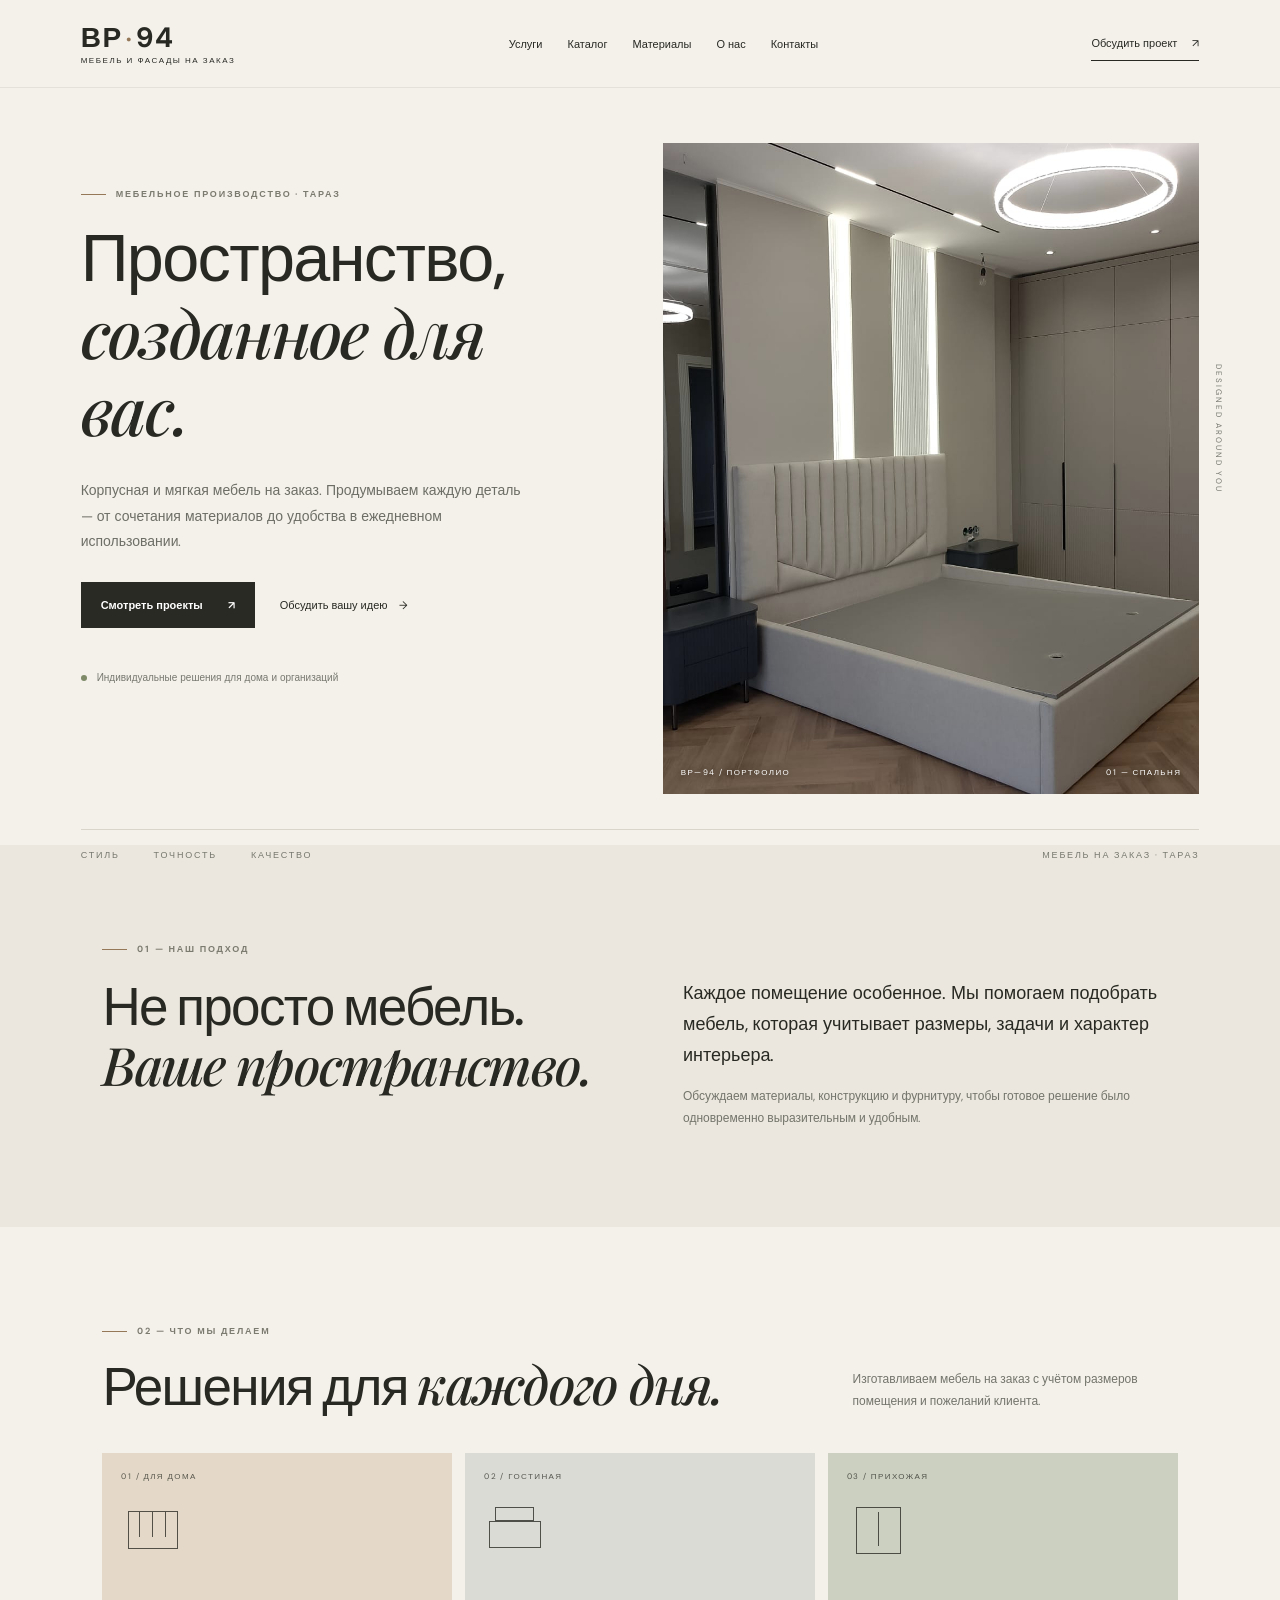
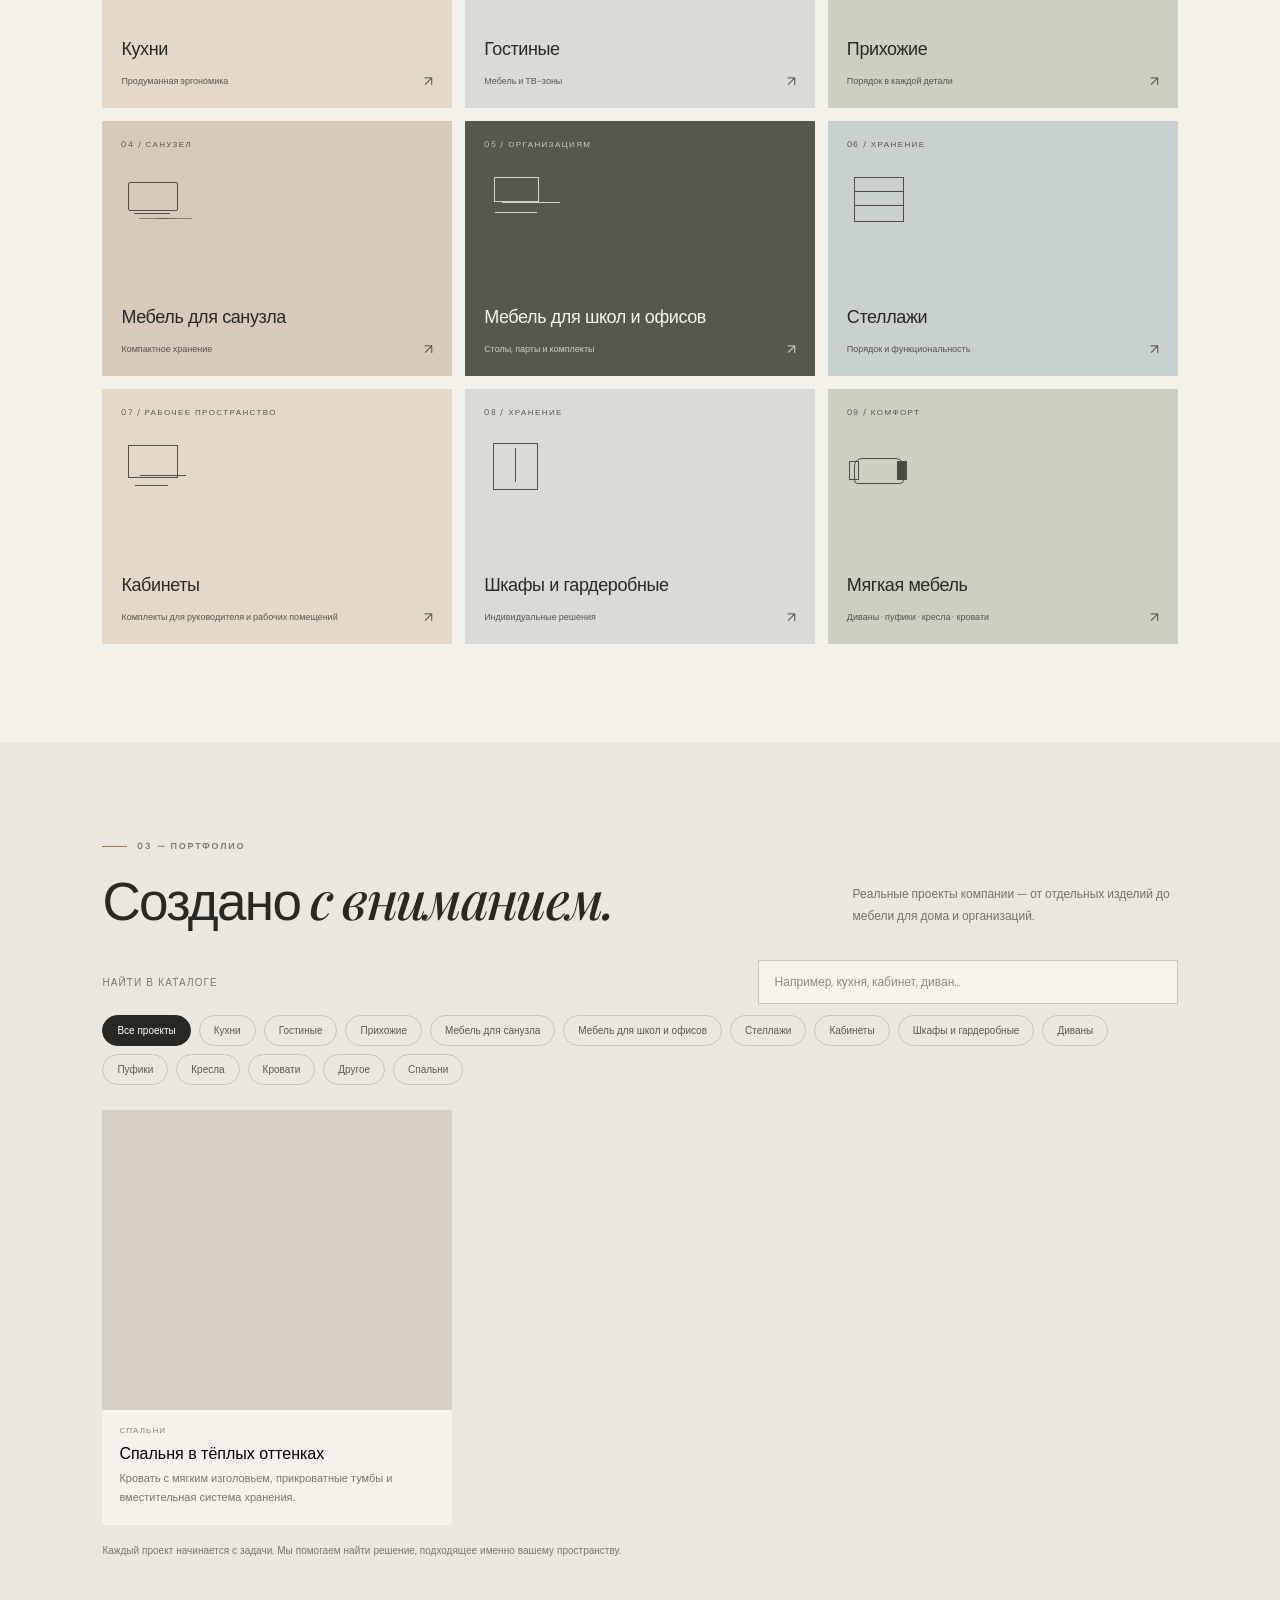
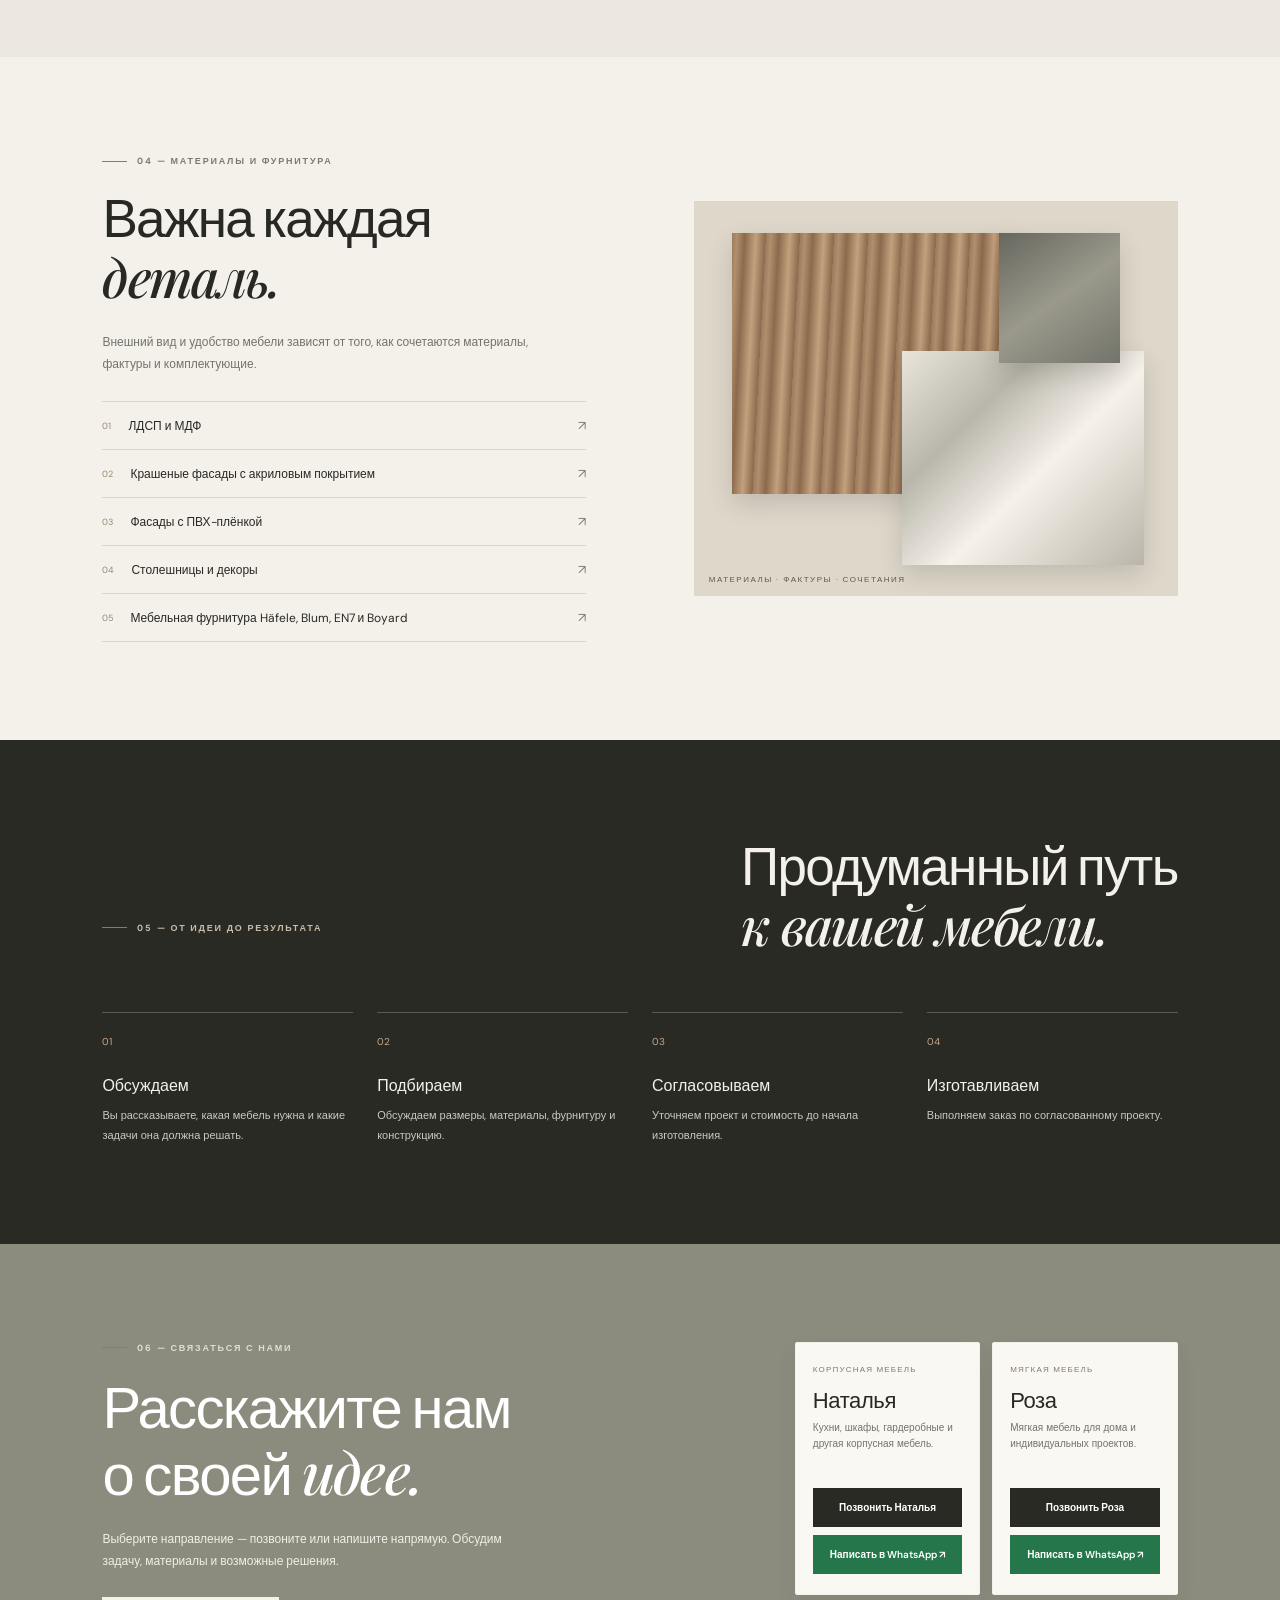
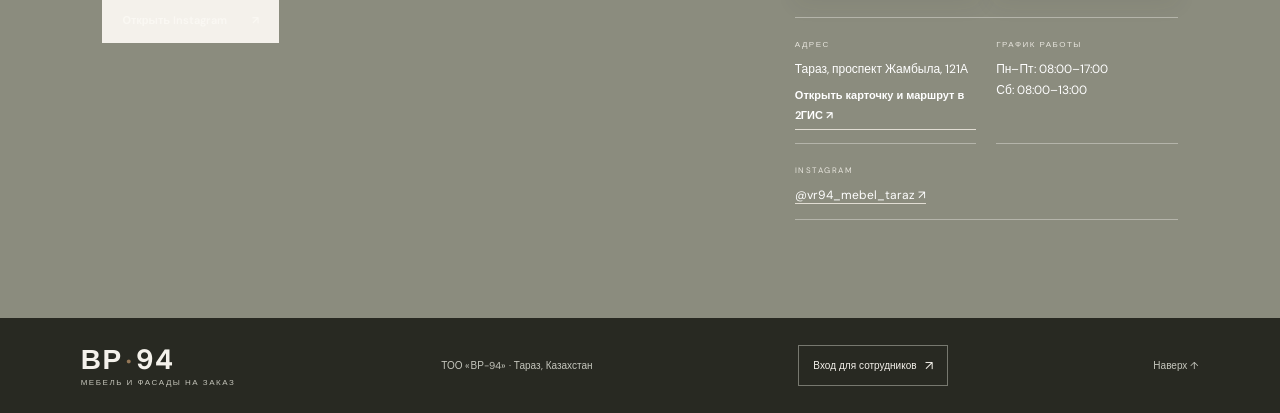
==== commit bc98fa02: "Add files via upload" ====
--- a/site/index.html
+++ b/site/index.html
@@ -38,8 +38,9 @@
 <a class="service-card tone-gray" href="#portfolio" data-categories="Шкафы и гардеробные"><span class="service-index">08 / ХРАНЕНИЕ</span><span class="service-icon icon-wardrobe"></span><span class="service-title">Шкафы и гардеробные</span><span class="service-bottom">Индивидуальные решения <b>↗</b></span></a>
 <a class="service-card tone-olive" href="#portfolio" data-categories="Диваны|Пуфики|Кресла|Кровати"><span class="service-index">09 / КОМФОРТ</span><span class="service-icon icon-sofa"></span><span class="service-title">Мягкая мебель</span><span class="service-bottom">Диваны · пуфики · кресла · кровати <b>↗</b></span></a>
 </div></section>
-<section class="portfolio section-pad" id="portfolio"><div class="section-heading"><div><p class="eyebrow"><i></i> 03 — ПОРТФОЛИО</p><h2>Создано <em>с вниманием.</em></h2></div><p class="muted section-note">Реальные проекты компании. Новые фотографии можно добавлять через личный кабинет владельца сайта.</p></div>
-<div class="catalog-tools"><label class="catalog-search-label" for="portfolio-search">Найти в каталоге</label><input id="portfolio-search" class="catalog-search" type="search" placeholder="Например, кухня, кабинет, диван…" autocomplete="off" aria-label="Поиск по названию, рубрике и описанию проекта"></div><div class="filter-row" id="portfolio-filters" aria-label="Фильтры каталога"><button class="filter-chip active" type="button" data-filter="all">Все проекты</button></div><div class="portfolio-grid" id="portfolio-grid" aria-live="polite"><div class="portfolio-loading">Загружаем проекты…</div></div>
+<section class="portfolio section-pad" id="portfolio"><div class="section-heading"><div><p class="eyebrow"><i></i> 03 — ПОРТФОЛИО</p><h2>Создано <em>с вниманием.</em></h2></div><p class="muted section-note">Реальные проекты компании — от отдельных изделий до мебели для дома и организаций.</p></div>
+<div class="catalog-tools"><label class="catalog-search-label" for="portfolio-search">Найти в каталоге</label><input id="portfolio-search" class="catalog-search" type="search" placeholder="Например, кухня, кабинет, диван…" autocomplete="off" aria-label="Поиск по названию, рубрике и описанию проекта"></div>
+<div class="filter-row" id="portfolio-filters" aria-label="Фильтры каталога"><button class="filter-chip active" type="button" data-filter="all">Все проекты</button></div><div class="portfolio-grid" id="portfolio-grid" aria-live="polite"><div class="portfolio-loading">Загружаем проекты…</div></div>
 <p class="portfolio-caption">Каждый проект начинается с задачи. Мы помогаем найти решение, подходящее именно вашему пространству.</p></section>
 <section class="materials section-pad" id="materials"><div class="materials-copy"><p class="eyebrow"><i></i> 04 — МАТЕРИАЛЫ И ФУРНИТУРА</p><h2>Важна каждая <em>деталь.</em></h2><p class="muted materials-description">Внешний вид и удобство мебели зависят от того, как сочетаются материалы, фактуры и комплектующие.</p>
 <div class="material-list"><div><span>01</span><p>ЛДСП и МДФ</p><b>↗</b></div><div><span>02</span><p>Крашеные фасады с акриловым покрытием</p><b>↗</b></div><div><span>03</span><p>Фасады с ПВХ-плёнкой</p><b>↗</b></div><div><span>04</span><p>Столешницы и декоры</p><b>↗</b></div><div><span>05</span><p>Мебельная фурнитура Häfele, Blum, EN7 и Boyard</p><b>↗</b></div></div></div>
@@ -78,6 +79,6 @@
   </div>
 </section>
 </main>
-<footer class="site-footer"><a class="brand footer-brand" href="#home"><span class="brand-symbol">ВР<span>·</span>94</span><span class="brand-caption">МЕБЕЛЬ И ФАСАДЫ НА ЗАКАЗ</span></a><p>ТОО «ВР-94» · Тараз, Казахстан</p><a class="editor-link" href="https://app.pagescms.org/" target="_blank" rel="noopener noreferrer" aria-label="Открыть защищённый редактор каталога; нужен доступ владельца или редактора" title="Загрузка фото доступна после подключения Pages CMS к репозиторию и выдачи доступа">Добавить фотографии <span>↗</span></a><a href="#home" class="back-top">Наверх ↑</a></footer>
+<footer class="site-footer"><a class="brand footer-brand" href="#home"><span class="brand-symbol">ВР<span>·</span>94</span><span class="brand-caption">МЕБЕЛЬ И ФАСАДЫ НА ЗАКАЗ</span></a><p>ТОО «ВР-94» · Тараз, Казахстан</p><a class="editor-link" href="employee.html" aria-label="Вход для сотрудников: открыть редактор каталога" title="Переход к редактору для сотрудников">Вход для сотрудников <span>↗</span></a><a href="#home" class="back-top">Наверх ↑</a></footer>
 <dialog class="lightbox" id="lightbox" aria-label="Увеличенная фотография проекта"><button class="lightbox-close" type="button" aria-label="Закрыть">×</button><img src="" alt=""><div class="lightbox-caption"></div></dialog>
 </body></html>
--- a/site/styles.css
+++ b/site/styles.css
@@ -51,3 +51,4 @@
 .map-link-row a{display:inline-flex;align-items:center;gap:6px;padding-bottom:3px;border-bottom:1px solid #e1ddd3;color:inherit;text-decoration:none;font-size:11px;font-weight:600}
 .map-link-row a:hover{opacity:.72}
 .map-link-row a:focus-visible{outline:2px solid currentColor;outline-offset:4px}
+
